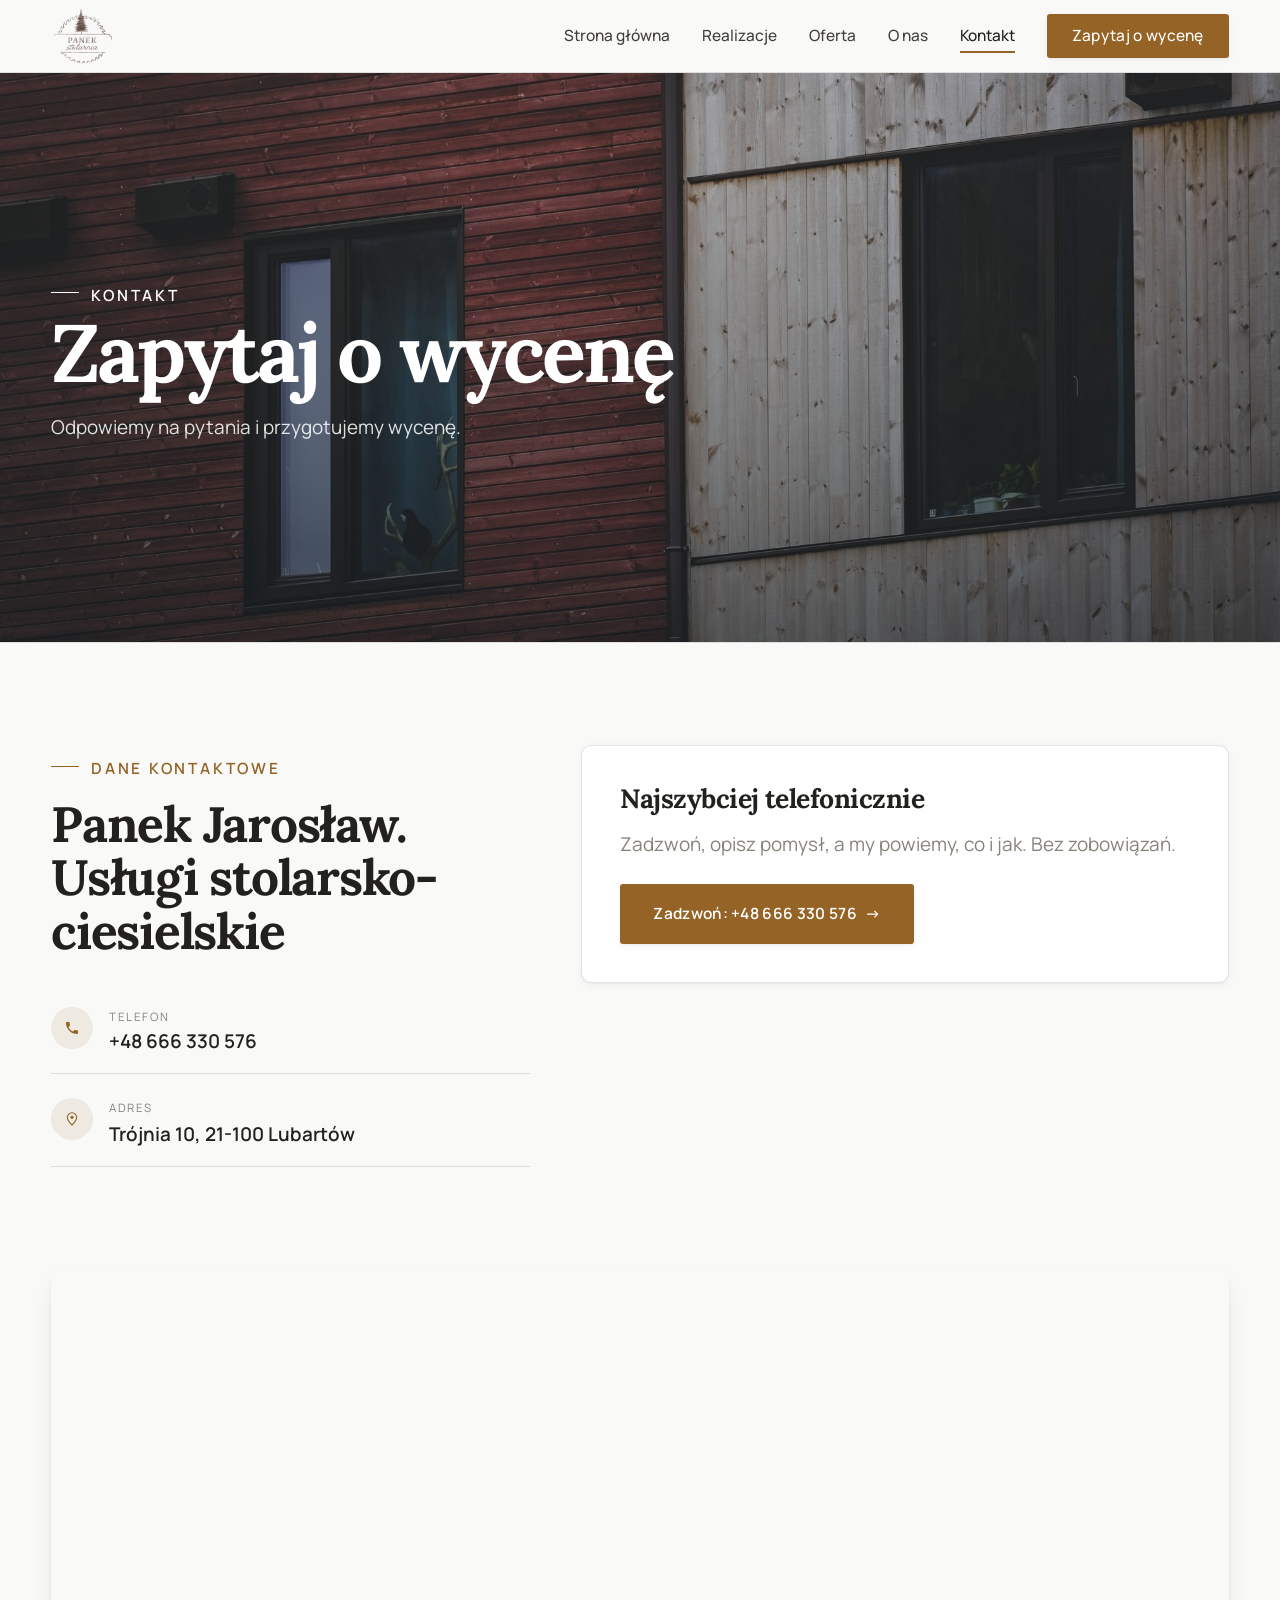
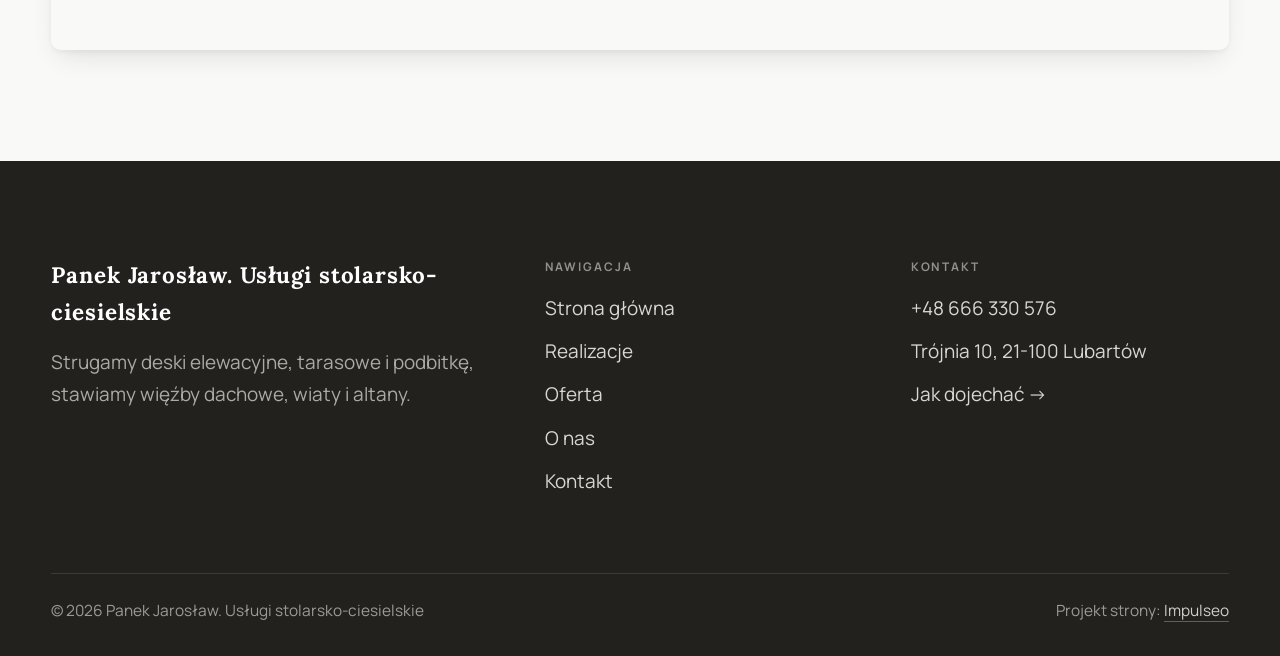
==== kontakt.html @ b4cfcb84 "Strona demo: panek-jaroslaw-uslugi-stolarsko-ciesielskie" ====
<!DOCTYPE html>
<html lang="pl">
<head>
<meta charset="UTF-8">
<meta name="viewport" content="width=device-width, initial-scale=1.0">
<title>Kontakt - Panek Jarosław. Usługi stolarsko-ciesielskie</title>
<meta name="description" content="Kontakt Panek Jarosław. Usługi stolarsko-ciesielskie - Trójnia 10, 21-100 Lubartów">
<link rel="preconnect" href="https://fonts.googleapis.com">
<link rel="preconnect" href="https://fonts.gstatic.com" crossorigin>
<link href="https://fonts.googleapis.com/css2?family=Lora:wght@500;600;700&family=Manrope:wght@400;500;600&display=swap" rel="stylesheet">
<link rel="stylesheet" href="assets/styles.css">
</head>
<body>

<header class="nav">
  <div class="wrap nav-inner">
    <a class="brand brand-has-logo" href="index.html"><img class="brand-logo" src="img/logo.png" alt="Panek Jarosław. Usługi stolarsko-ciesielskie"></a>
    <nav class="nav-links">
      <a href="index.html">Strona główna</a>
      <a href="realizacje.html">Realizacje</a>
      <a href="oferta.html">Oferta</a>
      <a href="o-nas.html">O nas</a>
      <a href="kontakt.html" class="active">Kontakt</a>
      <a href="kontakt.html" class="btn btn-accent">Zapytaj o wycenę</a>
    </nav>
    <button class="nav-toggle" aria-label="Menu"><span></span><span></span><span></span></button>
  </div>
</header>

<section class="pagehead">
  <img src="img/g11.jpg" alt="Panek Jarosław. Usługi stolarsko-ciesielskie - Zapytaj o wycenę">
  <div class="wrap">
    <span class="eyebrow">Kontakt</span>
    <h1>Zapytaj o wycenę</h1>
    <p>Odpowiemy na pytania i przygotujemy wycenę.</p>
  </div>
</section>
<section>
  <div class="wrap contact-grid">
    <div class="reveal">
      <span class="eyebrow">Dane kontaktowe</span>
      <h2 style="margin:var(--space-4) 0 var(--space-6)">Panek Jarosław. Usługi stolarsko-ciesielskie</h2>
      <div class="info-list">
        <div class="info-row"><div class="ic"><svg class="ico-tel" width="16" height="16" viewBox="0 0 24 24" fill="none" aria-hidden="true"><path d="M6.6 10.8a15.5 15.5 0 0 0 6.6 6.6l2.2-2.2a1 1 0 0 1 1-.24 11.4 11.4 0 0 0 3.6.58 1 1 0 0 1 1 1V20a1 1 0 0 1-1 1A17 17 0 0 1 3 4a1 1 0 0 1 1-1h3.5a1 1 0 0 1 1 1c0 1.25.2 2.46.58 3.6a1 1 0 0 1-.25 1l-2.23 2.2Z" fill="currentColor"/></svg></div><div><div class="lbl">Telefon</div><a class="val" href="tel:+48666330576">+48 666 330 576</a></div></div>
        <div class="info-row"><div class="ic"><svg class="ico-pin" width="16" height="16" viewBox="0 0 24 24" fill="none" aria-hidden="true"><path d="M12 21s7-6.1 7-11.5A7 7 0 0 0 5 9.5C5 14.9 12 21 12 21Z" stroke="currentColor" stroke-width="1.6" fill="none"/><circle cx="12" cy="9.5" r="2.4" fill="currentColor"/></svg></div><div><div class="lbl">Adres</div><div class="val">Trójnia 10, 21-100 Lubartów</div></div></div>
      </div>
    </div>
    <div class="reveal">
      <div class="form">
        <h3 style="margin-bottom:var(--space-4)">Najszybciej telefonicznie</h3>
        <p class="muted" style="margin-bottom:var(--space-5)">Zadzwoń, opisz pomysł, a my powiemy, co i jak. Bez zobowiązań.</p>
        <a href="tel:+48666330576" class="btn btn-accent" style="justify-content:center">Zadzwoń: +48 666 330 576 <span class="arr">→</span></a>
      </div>
    </div>
  </div>
</section>
<section style="padding-top:0">
  <div class="wrap reveal">
    <iframe class="map" title="Panek Jarosław. Usługi stolarsko-ciesielskie - Lubartów" src="https://maps.google.com/maps?q=Panek%20Jaros%C5%82aw.%20Us%C5%82ugi%20stolarsko-ciesielskie%20Lubart%C3%B3w&z=15&output=embed" loading="lazy" referrerpolicy="no-referrer-when-downgrade"></iframe>
  </div>
</section>

<footer>
  <div class="wrap">
    <div class="foot-grid">
      <div class="foot-brand">
        <div class="name">Panek Jarosław. Usługi stolarsko-ciesielskie</div>
        <p>Strugamy deski elewacyjne, tarasowe i podbitkę, stawiamy więźby dachowe, wiaty i altany.</p>
      </div>
      <div class="foot-col">
        <h4>Nawigacja</h4>
        <a href="index.html">Strona główna</a>
        <a href="realizacje.html">Realizacje</a>
        <a href="oferta.html">Oferta</a>
        <a href="o-nas.html">O nas</a>
        <a href="kontakt.html">Kontakt</a>
      </div>
      <div class="foot-col">
        <h4>Kontakt</h4>
        <a href="tel:+48666330576">+48 666 330 576</a>
        <p>Trójnia 10, 21-100 Lubartów</p>
        <a href="https://maps.google.com/?cid=8693520443144224559&g_mp=CiVnb29nbGUubWFwcy5wbGFjZXMudjEuUGxhY2VzLkdldFBsYWNlEAIYBCAA" target="_blank" rel="noopener">Jak dojechać →</a>
      </div>
    </div>
    <div class="foot-bot">
      <span>© 2026 Panek Jarosław. Usługi stolarsko-ciesielskie</span>
      <span>Projekt strony: <a class="foot-credit" href="https://impulseo.pl" target="_blank" rel="noopener">Impulseo</a></span>
    </div>
  </div>
</footer>


<script src="assets/main.js"></script>
</body>
</html>
---- assets/styles.css ----
/* ============================================================
   STOLBASZ — premium, architektoniczny B2B fit-out
   Jasna paleta, zero brązu. System wg premium-web-craft.
   Projekt strony: Impulseo (impulseo.pl)
   ============================================================ */

:root{
  /* PALETA — jasna, architektoniczna, chłodna */
  --paper:#F3F1EC;          /* główne tło */
  --paper-2:#E6E3DB;        /* sekcje alternatywne (chłodny jasny szary) */
  --paper-3:#E6E3DB;        /* delikatne wypełnienia */
  --ink:#23211E;            /* tekst główny — chłodny grafit */
  --ink-soft:#43403A;       /* nagłówki drugorzędne */
  --muted:#87837A;          /* tekst poboczny */
  --line:rgba(35,33,30,.12);/* hairline */
  --accent:#8A6B3C;         /* stonowany petrol-slate — jedyny akcent */
  --accent-d:#6E5430;
  --accent-soft:rgba(138,107,60,.10);
  --dark:#23211E;           /* sekcje ciemne (stopka/CTA) */

  /* ODSTĘPY — skala 4/8 */
  --space-1:4px; --space-2:8px; --space-3:12px; --space-4:16px; --space-5:24px;
  --space-6:32px; --space-7:48px; --space-8:64px; --space-9:96px; --space-10:128px;

  /* TYPOGRAFIA — fluid clamp() (skala podbita 16.07.2026: większe, czytelniejsze litery — uwaga Adama) */
  --text-sm:clamp(.9rem,.87rem + .12vw,1rem);
  --text-base:clamp(1.08rem,1.04rem + .18vw,1.2rem);
  --text-lg:clamp(1.24rem,1.15rem + .34vw,1.44rem);
  --text-h3:clamp(1.34rem,1.22rem + .55vw,1.66rem);
  --text-h2:clamp(2.1rem,1.66rem + 2.1vw,3.1rem);
  --text-h1:clamp(2.9rem,2.1rem + 4vw,5.1rem);

  /* PROMIENIE — architektoniczne, raczej ostre */
  --r-sm:3px; --r-md:6px; --r-lg:10px;

  /* RUCH */
  --ease:cubic-bezier(.25,.46,.45,.94); --dur:.24s;

  /* CIENIE — miękkie, warstwowe */
  --sh-sm:0 1px 2px rgba(16,24,32,.04), 0 2px 8px rgba(16,24,32,.05);
  --sh-md:0 2px 6px rgba(16,24,32,.05), 0 12px 28px -8px rgba(16,24,32,.12);
  --sh-lg:0 6px 14px rgba(16,24,32,.07), 0 26px 56px -18px rgba(16,24,32,.22);

  --hairline:1px solid var(--line);

  --font-display:'Lora',serif;
  --font-body:'Manrope',sans-serif;
}

*{box-sizing:border-box;margin:0;padding:0}
html{scroll-behavior:smooth}
body{
  font-family:var(--font-body);
  font-size:var(--text-base);
  line-height:1.65;
  color:var(--ink);
  background:var(--paper);
  -webkit-font-smoothing:antialiased;
  text-rendering:optimizeLegibility;
}
img{max-width:100%;display:block}
a{color:inherit;text-decoration:none}

.wrap{width:min(92%,1180px);margin-inline:auto}
section{padding-block:clamp(52px,6.5vw,96px)}

h1,h2,h3{font-family:var(--font-display);font-weight:700;line-height:1.08;letter-spacing:-.02em;color:var(--ink)}
h1{font-size:var(--text-h1);letter-spacing:-.035em}
h2{font-size:var(--text-h2);letter-spacing:-.025em}
h3{font-size:var(--text-h3)}
p{max-width:65ch}

.eyebrow{
  font-family:var(--font-body);
  font-size:var(--text-sm);
  font-weight:600;
  letter-spacing:.18em;
  text-transform:uppercase;
  color:var(--accent);
  display:inline-flex;align-items:center;gap:var(--space-3);
}
/* flex:none + margin-top = kreska trzyma się PIERWSZEJ linii. Wcześniej align-items:center
   centrowało ją względem całego bloku i przy zawinięciu (długi kicker typu
   „…WNĘTRZ · LESZNO · OD 2019") druga linia lądowała z brzydkim wcięciem. */
.eyebrow{align-items:flex-start}
.eyebrow>*,.eyebrow{text-wrap:balance}   /* dlugi kicker lamal sie na sierote typu samo „2019" w drugiej linii */
.eyebrow::before{content:"";width:28px;height:1px;background:var(--accent);display:inline-block;flex:none;margin-top:.62em}

.muted{color:var(--muted)}
.lead{font-size:var(--text-lg);line-height:1.55;color:var(--ink-soft);max-width:50ch}

/* ---------- BUTTONS ---------- */
.btn{
  display:inline-flex;align-items:center;gap:var(--space-2);
  font-weight:600;font-size:var(--text-sm);letter-spacing:.02em;
  padding:var(--space-4) var(--space-6);
  border-radius:var(--r-sm);
  transition:transform var(--dur) var(--ease),box-shadow var(--dur) var(--ease),background var(--dur) var(--ease);
  cursor:pointer;border:1px solid transparent;
}
.btn-accent{background:var(--accent);color:#fff;box-shadow:var(--sh-sm)}
.btn-accent:hover{background:var(--accent-d);transform:translateY(-2px);box-shadow:var(--sh-md)}
.btn-accent:active{transform:translateY(0);box-shadow:var(--sh-sm)}
.btn-ghost{background:transparent;color:var(--ink);border-color:var(--line)}
.btn-ghost:hover{border-color:var(--accent);color:var(--accent);transform:translateY(-2px)}
.btn-light{background:#fff;color:var(--ink);box-shadow:var(--sh-sm)}
.btn-light:hover{transform:translateY(-2px);box-shadow:var(--sh-md)}
.btn .arr{transition:transform var(--dur) var(--ease)}
.btn:hover .arr{transform:translateX(4px)}

/* ---------- NAV ---------- */
.nav{
  position:sticky;top:0;z-index:50;
  background:color-mix(in srgb,var(--paper) 88%,transparent);
  backdrop-filter:saturate(140%) blur(10px);
  border-bottom:var(--hairline);
}
.nav-inner{display:flex;align-items:center;justify-content:space-between;height:72px}
.brand{display:flex;flex-direction:column;line-height:1}
.brand .name{font-family:var(--font-display);font-weight:800;font-size:1.35rem;letter-spacing:.04em}
.brand .sub{font-size:.62rem;letter-spacing:.34em;text-transform:uppercase;color:var(--muted);margin-top:5px}
.nav-links{display:flex;align-items:center;gap:var(--space-6)}
.nav-links a{font-size:var(--text-sm);font-weight:500;color:var(--ink-soft);position:relative;padding-block:4px;transition:color var(--dur) var(--ease)}
.nav-links a::after{content:"";position:absolute;left:0;bottom:0;width:0;height:1.5px;background:var(--accent);transition:width var(--dur) var(--ease)}
.nav-links a:hover,.nav-links a.active{color:var(--ink)}
.nav-links a:hover::after,.nav-links a.active::after{width:100%}
.nav-links .btn{padding:var(--space-2) var(--space-5)}
/* przyciski w nav: właściwy kolor (przebij .nav-links a) + bez podkreślenia */
.nav-links a.btn-accent{color:#fff}
.nav-links a.btn-ghost,.nav-links a.btn-light{color:var(--ink)}
.nav-links a.btn::after{display:none}
.nav-toggle{display:none;background:none;border:none;cursor:pointer;flex-direction:column;gap:5px;padding:8px}
.nav-toggle span{width:24px;height:2px;background:var(--ink);transition:var(--dur)}

/* ---------- HERO (split) ---------- */
.hero{position:relative;overflow:hidden;border-bottom:var(--hairline)}
.hero-grid{display:grid;grid-template-columns:1.05fr .95fr;gap:clamp(24px,4vw,60px);align-items:center;
  padding-block:clamp(36px,4.5vw,64px)}
.hero-copy .eyebrow{margin-bottom:var(--space-5)}
.hero-copy h1{margin-bottom:var(--space-5)}
.hero-copy .lead{margin-bottom:var(--space-7)}
.hero-actions{display:flex;flex-wrap:wrap;gap:var(--space-4)}
.hero-art{position:relative;aspect-ratio:4/3;border-radius:var(--r-lg);overflow:hidden;box-shadow:var(--sh-lg)}
.hero-art img{width:100%;height:100%;object-fit:cover}
.hero-art::after{content:"";position:absolute;inset:0;background:linear-gradient(180deg,transparent 55%,rgba(18,24,28,.28))}
.hero-badge{position:absolute;left:var(--space-5);bottom:var(--space-5);z-index:2;
  background:rgba(252,252,251,.94);backdrop-filter:blur(4px);
  border-radius:var(--r-md);padding:var(--space-4) var(--space-5);box-shadow:var(--sh-md);max-width:78%}
.hero-badge strong{display:block;font-family:var(--font-display);font-size:1rem;letter-spacing:-.01em}
.hero-badge span{font-size:var(--text-sm);color:var(--muted)}

/* ---------- HERO duży / kinowy (strona główna) ---------- */
.hero-cine{position:relative;min-height:clamp(560px,82vh,840px);min-height:clamp(560px,82svh,840px);display:flex;align-items:center;overflow:hidden;border-bottom:var(--hairline)}
.hero-cine>img{position:absolute;inset:0;width:100%;height:100%;object-fit:cover;z-index:0}
.hero-cine::after{content:"";position:absolute;inset:0;z-index:1;
  background:linear-gradient(95deg,rgba(13,18,23,.86) 0%,rgba(13,18,23,.64) 32%,rgba(13,18,23,.24) 62%,rgba(13,18,23,.04) 100%)}
.hero-cine .wrap{position:relative;z-index:2;padding-block:var(--space-8)}
.hero-cine .hero-copy{max-width:660px}
.hero-cine .eyebrow{color:#fff;margin-bottom:var(--space-5)}
.hero-cine .eyebrow::before{background:#fff}
.hero-cine h1{color:#fff;margin-bottom:var(--space-5);font-size:clamp(2.9rem,2rem + 4.4vw,5.2rem);text-wrap:balance}
.hero-cine .lead{color:rgba(255,255,255,.92);max-width:48ch;margin-bottom:var(--space-7)}
.hero-cine .hero-actions{display:flex;flex-wrap:wrap;gap:var(--space-4)}
/* NISKIE OKNO (laptop z dokiem i paskami przeglądarki ma ~700-780 px wysokości widoku):
   H1 do 5.2rem + długi lead nie mieściły się i przyciski wypadały POD krawędź ekranu -
   klient widział stronę bez ani jednego CTA. Skalujemy w dół, zamiast przycinać treść. */
@media(min-width:821px) and (max-height:820px){
  .hero-cine{min-height:clamp(520px,94svh,780px)}
  .hero-cine .wrap{padding-block:var(--space-6)}
  .hero-cine h1{font-size:clamp(2.2rem,1.5rem + 2.6vw,3.6rem);margin-bottom:var(--space-4)}
  .hero-cine .eyebrow{margin-bottom:var(--space-4)}
  .hero-cine .lead{margin-bottom:var(--space-5);max-width:44ch}
}
@media(max-width:680px){
  .hero-cine{min-height:clamp(520px,76vh,640px);min-height:clamp(520px,76svh,640px);align-items:flex-end}
  .hero-cine::after{background:linear-gradient(0deg,rgba(13,18,23,.9) 6%,rgba(13,18,23,.45) 55%,rgba(13,18,23,.25) 100%)}
  .hero-cine .wrap{padding-bottom:var(--space-9)}
  /* TELEFON (~90% oglądających): lead potrafił zająć 8 linii i zepchnąć CTA poza pierwszy ekran.
     Zwężamy interlinię i skalę - treści nie ucinamy, bo to ona sprzedaje. */
  .hero-cine .lead{font-size:.98rem;line-height:1.5;margin-bottom:var(--space-5)}
  .hero-cine .eyebrow{font-size:.72rem;letter-spacing:.13em;margin-bottom:var(--space-4)}
  .hero-cine .eyebrow::before{width:20px}
  .hero-cine h1{margin-bottom:var(--space-4)}
}

/* full-bleed hero variant (podstrony) */
.pagehead{position:relative;min-height:46vh;min-height:46svh;display:flex;align-items:flex-end;overflow:hidden;border-bottom:var(--hairline)}
.pagehead img{position:absolute;inset:0;width:100%;height:100%;object-fit:cover}
.pagehead::after{content:"";position:absolute;inset:0;background:linear-gradient(180deg,rgba(18,24,28,.25),rgba(18,24,28,.62))}
.pagehead .wrap{position:relative;z-index:2;padding-block:var(--space-9);color:#fff}
.pagehead h1{color:#fff;max-width:18ch}
.pagehead .eyebrow{color:#fff}
.pagehead .eyebrow::before{background:#fff}
.pagehead p{color:rgba(255,255,255,.86);margin-top:var(--space-4);max-width:54ch}

/* ---------- STRIP (pasek skrótów / liczby) ---------- */
.strip{background:var(--dark);color:#fff}
.strip .wrap{display:grid;grid-template-columns:repeat(4,1fr);gap:var(--space-6);padding-block:var(--space-8)}
.strip .item .k{font-family:var(--font-display);font-size:clamp(1.6rem,1.2rem + 1.4vw,2.4rem);font-weight:800;letter-spacing:-.02em;color:#fff}
.strip .item .v{font-size:var(--text-sm);color:rgba(255,255,255,.66);margin-top:var(--space-2);line-height:1.45}
.strip .item{border-left:2px solid var(--accent);padding-left:var(--space-5)}

/* ---------- SECTION HEAD ---------- */
.head{max-width:48rem;margin-bottom:var(--space-8)}
.head.center{margin-inline:auto;text-align:center}
.head .eyebrow{margin-bottom:var(--space-4)}
.head h2{margin-bottom:var(--space-4)}
.head p{color:var(--muted);font-size:var(--text-lg);line-height:1.55}
.head.center p{margin-inline:auto}

/* ---------- INTRO SPLIT ---------- */
.split{display:grid;grid-template-columns:.92fr 1.08fr;gap:clamp(28px,5vw,80px);align-items:center}
.split.rev{grid-template-columns:1.08fr .92fr}
.split.rev .split-art{order:-1}
.split-art{position:relative;aspect-ratio:5/4;border-radius:var(--r-lg);overflow:hidden;box-shadow:var(--sh-lg)}
.split-art img{width:100%;height:100%;object-fit:cover}
.split-copy h2{margin-bottom:var(--space-5)}
.split-copy p+p{margin-top:var(--space-4)}
.split-copy .btn{margin-top:var(--space-6)}

/* ---------- SERVICES (zakres) ---------- */
.svc-grid{display:grid;grid-template-columns:repeat(auto-fit,minmax(280px,1fr));gap:var(--space-5)}
.svc{background:#fff;border:var(--hairline);border-radius:var(--r-md);padding:var(--space-7) var(--space-6);
  transition:transform var(--dur) var(--ease),box-shadow var(--dur) var(--ease),border-color var(--dur) var(--ease);
  position:relative;overflow:hidden}
.svc::before{content:"";position:absolute;left:0;top:0;width:3px;height:0;background:var(--accent);transition:height var(--dur) var(--ease)}
.svc:hover{transform:translateY(-4px);box-shadow:var(--sh-md);border-color:transparent}
.svc:hover::before{height:100%}
.svc .ic{font-family:var(--font-display);font-size:.8rem;font-weight:700;letter-spacing:.12em;color:var(--accent);margin-bottom:var(--space-4)}
.svc h3{margin-bottom:var(--space-3);font-size:1.22rem}
.svc p{color:var(--muted);font-size:var(--text-base);line-height:1.6}

/* big detailed service rows */
.svc-row{display:grid;grid-template-columns:.8fr 1.2fr;gap:clamp(20px,4vw,60px);align-items:center;padding-block:var(--space-8)}
.svc-row+.svc-row{border-top:var(--hairline)}
.svc-row.rev{grid-template-columns:1.2fr .8fr}
/* Naprzemienny układ wierszy oferty: co drugi wiersz ma zdjęcie po PRAWEJ.
   Było `order:-1` — martwy kod, bo zdjęcie i tak jest pierwszym dzieckiem w HTML,
   więc wszystkie wiersze wyglądały identycznie (zdjęcie zawsze z lewej), a `rev`
   zmieniało tylko szerokość kolumn. Znalezione 29.07.2026 przy różnicowaniu kierunków
   animacji (pomiar pozycji: art.mid 390/502 przy row.mid 756 — zawsze lewa strona). */
.svc-row.rev .svc-row-art{order:2}
.svc-row-art{aspect-ratio:4/3;border-radius:var(--r-md);overflow:hidden;box-shadow:var(--sh-md)}
.svc-row-art img{width:100%;height:100%;object-fit:cover}
.svc-row h3{font-size:1.5rem;margin-bottom:var(--space-4)}
.svc-row .num{font-family:var(--font-display);font-size:.85rem;font-weight:700;letter-spacing:.14em;color:var(--accent);display:block;margin-bottom:var(--space-3)}
.svc-row ul{list-style:none;margin-top:var(--space-4);display:flex;flex-direction:column;gap:var(--space-2)}
.svc-row li{position:relative;padding-left:var(--space-5);color:var(--muted);font-size:var(--text-base)}
.svc-row li::before{content:"";position:absolute;left:0;top:.62em;width:8px;height:1px;background:var(--accent)}

/* ---------- GALLERY (realizacje) ---------- */
.gallery{display:grid;grid-template-columns:repeat(12,1fr);gap:var(--space-4);grid-auto-rows:200px}
/* GALERIA MASONRY — pionowe zdjęcia (portrety beauty/wellness) bez przycinania: kolumny, height auto */
.gallery-masonry{column-count:3;column-gap:var(--space-4)}
@media(max-width:900px){.gallery-masonry{column-count:2}}
@media(max-width:560px){.gallery-masonry{column-count:1}}
.gallery-masonry .m-tile{break-inside:avoid;margin:0 0 var(--space-4);padding:0;position:relative;overflow:hidden;border-radius:var(--r-md);border:1px solid var(--line)}
.gallery-masonry .m-tile img{width:100%;height:auto;display:block}
.gallery-masonry .m-tile .cap{position:absolute;left:0;right:0;bottom:0;padding:var(--space-4);color:#fff;background:linear-gradient(0deg,rgba(0,0,0,.55),transparent);font-size:var(--text-sm)}
.gallery-masonry .m-tile .cap small{display:block;font-weight:400;opacity:.78;letter-spacing:.04em;text-transform:uppercase;font-size:.66rem;margin-top:3px}
.tile{position:relative;overflow:hidden;border-radius:var(--r-md);box-shadow:var(--sh-sm);
  transition:transform var(--dur) var(--ease),box-shadow var(--dur) var(--ease)}
.tile img{width:100%;height:100%;object-fit:cover;transition:transform .6s var(--ease)}
.tile:hover{box-shadow:var(--sh-md)}
.tile:hover img{transform:scale(1.05)}
.tile .cap{position:absolute;left:0;right:0;bottom:0;padding:var(--space-5) var(--space-4) var(--space-4);
  background:linear-gradient(transparent,rgba(18,24,28,.78));color:#fff;
  font-size:var(--text-sm);font-weight:600;letter-spacing:.01em;
  opacity:0;transform:translateY(8px);transition:var(--dur) var(--ease)}
.tile:hover .cap{opacity:1;transform:translateY(0)}
.tile .cap small{display:block;font-weight:400;opacity:.78;letter-spacing:.04em;text-transform:uppercase;font-size:.66rem;margin-top:3px}
/* bento spans */
.t-wide{grid-column:span 6}
.t-tall{grid-column:span 6;grid-row:span 2}
.t-std{grid-column:span 6}
.t-third{grid-column:span 4}
.t-two3{grid-column:span 8}

/* ---------- TRUST / WIARYGODNOŚĆ ---------- */
.trust{background:var(--paper-2)}
.trust-grid{display:grid;grid-template-columns:repeat(auto-fit,minmax(240px,1fr));gap:var(--space-5);margin-top:var(--space-7)}
.trust-card{background:#fff;border-radius:var(--r-md);padding:var(--space-7) var(--space-6);box-shadow:var(--sh-sm);border-top:3px solid var(--accent)}
.trust-card .big{font-family:var(--font-display);font-size:clamp(1.8rem,1.3rem + 1.6vw,2.6rem);font-weight:800;letter-spacing:-.02em;color:var(--ink);line-height:1}
.trust-card h3{font-size:1.12rem;margin:var(--space-3) 0 var(--space-2)}
.trust-card p{color:var(--muted);font-size:var(--text-base);line-height:1.55}

/* ---------- CTA band ---------- */
.cta{background:var(--dark);color:#fff;position:relative;overflow:hidden}
.cta .wrap{display:grid;grid-template-columns:1.4fr .6fr;gap:var(--space-7);align-items:center;position:relative;z-index:2}
.cta h2{color:#fff;max-width:20ch}
.cta p{color:rgba(255,255,255,.74);margin-top:var(--space-4)}
.cta-actions{display:flex;flex-direction:column;gap:var(--space-3);align-items:flex-start}
.cta::before{content:"";position:absolute;right:-80px;top:-80px;width:360px;height:360px;border-radius:50%;
  background:radial-gradient(circle,var(--accent-soft),transparent 70%)}

/* ---------- CONTACT ---------- */
.contact-grid{display:grid;grid-template-columns:.85fr 1.15fr;gap:clamp(28px,4vw,56px);align-items:start}
.info-list{display:flex;flex-direction:column;gap:var(--space-2)}
.info-row{display:flex;gap:var(--space-4);align-items:flex-start;padding-block:var(--space-4);border-bottom:var(--hairline)}
.info-row .ic{flex:none;width:42px;height:42px;display:grid;place-items:center;border-radius:50%;
  background:var(--accent-soft);color:var(--accent);font-size:1.05rem}
.info-row .lbl{font-size:.72rem;letter-spacing:.14em;text-transform:uppercase;color:var(--muted)}
.info-row .val{font-weight:600;font-size:var(--text-base);margin-top:2px}
.info-row a.val:hover{color:var(--accent)}
.map{border:none;border-radius:var(--r-lg);box-shadow:var(--sh-md);width:100%;height:100%;min-height:380px;filter:grayscale(.2) contrast(1.02)}
.form{background:#fff;border:var(--hairline);border-radius:var(--r-lg);padding:clamp(24px,3vw,40px);box-shadow:var(--sh-sm)}
.form .fld{margin-bottom:var(--space-5)}
.form label{display:block;font-size:var(--text-sm);font-weight:600;margin-bottom:var(--space-2)}
.form input,.form textarea{width:100%;font-family:inherit;font-size:var(--text-base);color:var(--ink);
  padding:var(--space-4);border:var(--hairline);border-radius:var(--r-sm);background:var(--paper);transition:border-color var(--dur)}
.form input:focus,.form textarea:focus{outline:none;border-color:var(--accent);background:#fff}
.form textarea{resize:vertical;min-height:120px}
.form .note{font-size:var(--text-sm);color:var(--muted);margin-top:var(--space-3)}

/* ---------- FOOTER ---------- */
footer{background:var(--dark);color:#fff;padding-block:var(--space-9) var(--space-6)}
.foot-grid{display:grid;grid-template-columns:1.4fr 1fr 1fr;gap:var(--space-7);margin-bottom:var(--space-8)}
.foot-brand .name{font-family:var(--font-display);font-weight:800;font-size:1.4rem;letter-spacing:.04em}
.foot-brand p{color:rgba(255,255,255,.62);margin-top:var(--space-4);font-size:var(--text-base);max-width:38ch}
.foot-col h4{font-size:.74rem;letter-spacing:.16em;text-transform:uppercase;color:rgba(255,255,255,.5);margin-bottom:var(--space-4)}
.foot-col a,.foot-col p{display:block;color:rgba(255,255,255,.82);font-size:var(--text-base);margin-bottom:var(--space-3)}
.foot-col a:hover{color:#fff}
.foot-bot{border-top:1px solid rgba(255,255,255,.12);padding-top:var(--space-5);display:flex;justify-content:space-between;flex-wrap:wrap;gap:var(--space-3);
  font-size:var(--text-sm);color:rgba(255,255,255,.55)}
.foot-bot a:hover{color:#fff}
/* Podpis w stopce = klikalny link do impulseo.pl (31.07.2026). Ma być WIDOCZNIE klikalny,
   ale nie krzyczeć - stąd sam kolor jaśniejszy + delikatne podkreślenie na najeździe. */
.foot-bot a.foot-credit{color:rgba(255,255,255,.78);text-decoration:none;border-bottom:1px solid rgba(255,255,255,.28)}
.foot-bot a.foot-credit:hover{color:#fff;border-bottom-color:#fff}

/* ---------- REVEAL ---------- */
.reveal{opacity:0;transform:translateY(22px);transition:opacity .6s var(--ease),transform .6s var(--ease)}
.reveal.in{opacity:1;transform:none}

/* ---------- RESPONSIVE ---------- */
@media(max-width:920px){
  .hero-grid,.split,.split.rev,.svc-row,.svc-row.rev,.cta .wrap,.contact-grid,.foot-grid{grid-template-columns:1fr}
  .split.rev .split-art,.svc-row.rev .svc-row-art{order:0}
  .hero-art{aspect-ratio:16/10;max-height:420px}
  .strip .wrap{grid-template-columns:repeat(2,1fr);gap:var(--space-7)}
  .gallery{grid-auto-rows:180px}
  .t-wide,.t-tall,.t-std,.t-third,.t-two3{grid-column:span 6}
  .t-tall{grid-row:span 1}
  .cta-actions{flex-direction:row;flex-wrap:wrap}
  .foot-grid{gap:var(--space-6)}
}
@media(max-width:680px){
  .nav-links{position:fixed;inset:72px 0 auto 0;background:var(--paper);flex-direction:column;align-items:stretch;
    gap:0;padding:var(--space-4) 6%;border-bottom:var(--hairline);box-shadow:var(--sh-md);
    transform:translateY(-120%);transition:transform var(--dur) var(--ease)}
  .nav-links.open{transform:translateY(0)}
  .nav-links a{padding-block:var(--space-4);border-bottom:var(--hairline)}
  .nav-links .btn{margin-top:var(--space-3);justify-content:center}
  .nav-toggle{display:flex}
  .strip .wrap{grid-template-columns:1fr}
  .gallery{grid-template-columns:repeat(6,1fr)}
  .foot-grid{grid-template-columns:1fr}
}
@media(prefers-reduced-motion:reduce){
  *{animation-duration:.01ms!important;transition:none!important}
  .reveal{opacity:1!important;transform:none!important}
  html{scroll-behavior:auto}
}

/* ============================================================
   PREMIUM LAYER — destylat deep-researchu branż (anty-AI, spokój).
   Zmienne STOLBASZ (--accent/--ink/--paper/--line/--dark). Ruch ledwo
   zauważalny, krzywa cubic-bezier(.16,.84,.44,1); prefers-reduced-motion
   pokryte blanketem wyżej. Karty hairline zamiast cieni = #1 sygnał „nie-AI".
   ============================================================ */

/* więcej oddechu między sekcjami (liderzy: 110-130px) */
section{padding-block:clamp(64px,8vw,128px)}

/* 1) Aksamitny reveal — dłuższa, miękka krzywa zamiast „skoku" */
.reveal{transition:opacity .9s cubic-bezier(.16,.84,.44,1),transform .9s cubic-bezier(.16,.84,.44,1);will-change:opacity,transform}
/* stagger TYLKO w galerii (tam pozycja = porządek dzieci) */
.gallery .reveal:nth-child(2){transition-delay:.07s}
.gallery .reveal:nth-child(3){transition-delay:.14s}
.gallery .reveal:nth-child(4){transition-delay:.21s}
.gallery .reveal:nth-child(5){transition-delay:.28s}
.gallery .reveal:nth-child(6){transition-delay:.35s}

/* 2) Hero STATYCZNY na .hero-cine — Ken Burns CAŁKIEM WYŁĄCZONY 26.06 (3. zgłoszenie Szymona).
   GENEZA: animowanie scale na <img> hero z teksturami (cegły/framugi) re-samplinguje obraz
   klatka po klatce → na części ekranów drobne drganie/shimmer = „heroshot się trzęsie".
   translateY usunięto wcześniej, scale-only + will-change/GPU NIE wystarczyły do GWARANCJI gładkości.
   Krzysztof zażądał pewności („make sure, że błąd się nie pojawi") > efekt. Zero animacji = 0% drgania.
   Delikatny zoom zostaje TYLKO w pełnoekranowych hero gastro/studio (hg-bg/hs-bg — tło, inny
   mechanizm, chwalone, nigdy nie zgłaszane). NIE wracać do KB na .hero-cine bez realnego testu
   na sprzęcie klienta — to ryzyko regresji „trzęsienia”. */
/* BEZPIECZNY "wow" na hero = jednorazowy FADE-IN (opacity), nie zoom.
   opacity nie dotyka bitmapy → gładkie na KAŻDYM zdjęciu/ekranie/GPU, zero ryzyka migotania.
   Geometryczny ruch (scale/translate) na .hero-cine jest ZAKAZANY (bramka pilnuje). */
@keyframes heroFade{from{opacity:0}to{opacity:1}}
.hero-cine>img{transform:none;animation:heroFade 1.1s ease-out both}

/* 3) Akcentowy hairline pod nagłówkiem sekcji, który „rysuje się" przy wejściu */
.head h2{position:relative;padding-bottom:18px}
.head h2::after{content:"";position:absolute;left:0;bottom:0;height:1px;width:0;background:var(--accent);transition:width 1s cubic-bezier(.16,.84,.44,1) .15s}
.head.center h2::after{left:50%;transform:translateX(-50%)}
.head.reveal.in h2::after,.head.center.reveal.in h2::after{width:54px}

/* 4) Karty HAIRLINE zamiast cieni/zaokrągleń (najmocniejszy anty-AI detal) */
.svc{background:transparent;border:1px solid var(--line);border-radius:var(--r-sm);box-shadow:none}
.svc:hover{box-shadow:none;border-color:var(--accent);transform:translateY(-3px)}
.trust-card{background:transparent;box-shadow:none;border:1px solid var(--line);border-top:2px solid var(--accent);border-radius:var(--r-sm)}
.tile{box-shadow:none;border-radius:var(--r-sm)}
.tile:hover{box-shadow:none}

/* 5) Sticky-nav kondensuje się po przewinięciu (sygnał dopracowania) */
.nav{transition:box-shadow .4s ease,background .4s ease}
.nav.is-stuck{box-shadow:0 1px 0 var(--line),0 14px 30px -24px rgba(0,0,0,.45)}
.nav-inner{transition:height .35s var(--ease)}
.nav.is-stuck .nav-inner{height:60px}

/* 6) MANIFESTO — pełnoekranowy cytat-bohater (zastępuje generyczne „Dlaczego my") */
.manifesto{background:var(--paper-2);text-align:center}
.manifesto .wrap{max-width:60rem}
.manifesto p{font-family:var(--font-display);font-style:italic;font-size:clamp(1.6rem,1rem + 2.4vw,2.8rem);line-height:1.32;color:var(--ink-soft);margin-inline:auto;max-width:26ch;position:relative;padding-top:var(--space-8)}
.manifesto p::before{content:"";position:absolute;top:0;left:50%;transform:translateX(-50%);width:54px;height:1px;background:var(--accent)}
.manifesto p span{color:var(--accent);font-style:italic}

/* 7) GATEWAYS — 3 duże bramy-zdjęcia (zamiast paska menu usług) */
.gateways{display:grid;grid-template-columns:repeat(3,1fr);gap:var(--space-4)}
.gateway{position:relative;aspect-ratio:3/4;overflow:hidden;border-radius:var(--r-sm);display:block}
.gateway img{width:100%;height:100%;object-fit:cover;transition:transform .8s var(--ease),filter .5s var(--ease)}
.gateway::after{content:"";position:absolute;inset:0;background:linear-gradient(180deg,transparent 38%,rgba(18,24,28,.74))}
.gateway:hover img{transform:scale(1.05);filter:brightness(1.05)}
.gateway .g-ttl{position:absolute;left:0;right:0;bottom:0;z-index:2;padding:var(--space-6) var(--space-5);color:#fff;font-family:var(--font-display);font-size:1.45rem;letter-spacing:-.01em;line-height:1.15}
.gateway .g-ttl small{display:block;font-family:var(--font-body);font-size:var(--text-sm);font-weight:400;opacity:.82;letter-spacing:.03em;margin-top:5px}
@media(max-width:760px){.gateways{grid-template-columns:1fr}.gateway{aspect-ratio:16/10}}

/* 8) LOGO klienta w nagłówku (gdy podane --logo) */
/* 52px domyślnie (feedback Bartka 06.07.2026: 40px ginęło, uwaga padła 3x; ~56px sprawdzone na żywym demie anna-borowiec-makeup) */
.brand-logo{height:64px;width:auto;max-width:300px;object-fit:contain;display:block}
.nav.is-stuck .brand-logo{height:52px}
@media(max-width:680px){.brand-logo{height:46px;max-width:210px}}


/* === RWD: nagłówki na wąskich ekranach (dodane 17.07.2026 razem z fixem clamp) ===
   Po przywróceniu działania clamp() dolna granica --text-h1 (2.9rem) rozpychała
   dokument przy długich polskich słowach na telefonach. Tu ją zjeżdżamy. */
@media (max-width:560px){
  :root{
    --text-h1:clamp(1.9rem, 1.15rem + 4.4vw, 2.7rem);
    --text-h2:clamp(1.5rem, 1rem + 3vw, 2.1rem);
  }
  .hero-cine h1{font-size:clamp(1.9rem, 1.15rem + 4.4vw, 2.7rem)}
  h1,h2{overflow-wrap:break-word}
}

/* GODZINY (godziny_grid z briefu) — dzień po lewej, godziny po prawej. Wcześniej BRAK stylu
   powodował sklejenie "Poniedziałek-Piątek8:00-20:00" (dodane 2026-07-21). Neutralne dla dem bez grafiku. */
.godz{display:flex;flex-direction:column;gap:2px;max-width:440px;margin-top:8px}
.godz-row{display:flex;justify-content:space-between;align-items:baseline;gap:24px;padding:10px 0;border-bottom:1px solid var(--line)}
.godz-row:last-child{border-bottom:0}
.godz-row b{font-weight:600;color:var(--ink)}
.godz-row span{color:var(--muted);white-space:nowrap}

/* === MOTION LAYER v2 (silnik) === */
/* ============================================================
   MOTION LAYER v2 — warstwa RUCHU wspólna dla wszystkich rodzin (2026-07-26)
   ------------------------------------------------------------
   PO CO: dema były technicznie poprawne, ale statyczne („za mało efektowne",
   K. 26.07). Ta warstwa dokłada to, co dziś odróżnia stronę premium od
   porządnej: maskowane wejście nagłówków, zdjęcia odsłaniane kurtyną + zoom-out,
   parallax sterowany scrollem (CSS scroll-driven, zero JS w pętli scrolla),
   płynne przejścia MIĘDZY podstronami (View Transitions), stagger siatek.

   ZASADY BEZPIECZEŃSTWA (wynikają z realnych wpadek — NIE łamać):
   1. ⛔ ZERO ruchu geometrycznego na `.hero-cine>img` — skalowanie teksturowanej
      bitmapy = shimmer („heroshot się trzęsie", 3x Szymon). Hero rusza się TYLKO
      tekstem i tylko raz. Bramka predeploy tego pilnuje.
   2. Stan początkowy (ukrycie) ustawia ZAWSZE JavaScript przez klasę `.mt-on`
      na <html>. Bez JS / przy błędzie JS strona wygląda dokładnie jak przed tą
      warstwą — nigdy pusty ekran (wpadka Zmalovane 29.06).
   3. Używamy osobnych właściwości `scale:` / `translate:` zamiast `transform:` —
      dzięki temu wejście NIE kasuje istniejących hoverów (które jadą na transform).
   4. Każdy efekt „drogi" (parallax) tylko desktop + tylko gdy przeglądarka umie
      scroll-driven animations. Mobile dostaje sam fade/mask (bateria, jank).
   5. prefers-reduced-motion wyłącza wszystko (blanket w base.css + własne guardy).
   ============================================================ */

:root{
  --mt-ease:cubic-bezier(.16,.84,.44,1);
  --mt-step:70ms;          /* odstęp między kolejnymi elementami siatki */
}

/* ---------- 1) STAGGER — kolejne elementy siatki wchodzą po sobie ----------
   JS ustawia --i (numer w grupie). Podbita specyficzność (:nth-child(n)) bije
   sztywne delaye galerii z base.css, nie ruszając tamtego pliku. */
.reveal{transition-delay:calc(var(--i,0) * var(--mt-step))}
.gallery .reveal:nth-child(n),
.gateways .reveal:nth-child(n),
.svc-grid .reveal:nth-child(n){transition-delay:calc(var(--i,0) * var(--mt-step))}

/* dłuższy, bardziej „aksamitny" dojazd + delikatny zoom-out całej karty */
.mt-on .reveal{transition-duration:1s,1s}

/* ---------- 2) NAGŁÓWKI — wjazd linia po linii zza maski ----------
   JS dzieli tekst na realne linie (po pomiarze) i owija w .mt-line>i.
   Efekt „szuflady": litery wjeżdżają z dołu, obcięte krawędzią linii. */
/* 27.07.2026: zapas .08em był za mały - JS mierzy linie ZANIM doładuje się webfont, więc po
   podmianie fontu tekst rośnie i maska ucina dolną część linii (na telefonie widać było ucięte
   „pomiaru po montaż." nachodzące na akapit). Większy zapas + maska znika po wjeździe,
   bo wtedy nie jest już do niczego potrzebna. */
.mt-lines .mt-line{display:block;overflow:hidden;padding-bottom:.2em;margin-bottom:-.2em}
.mt-lines.mt-in .mt-line{animation:mt-unmask 0s linear 1.4s forwards}
@keyframes mt-unmask{to{overflow:visible}}
.mt-lines .mt-line > i{
  display:block;font-style:inherit;
  translate:0 108%;
  transition:translate 1.05s var(--mt-ease) var(--mt-d,0s);
}
.mt-lines.mt-in .mt-line > i{translate:0 0}

/* wariant awaryjny (nagłówek ma zagnieżdżony markup → nie dzielimy na linie) */
.mt-fade{opacity:0;translate:0 18px;transition:opacity .9s var(--mt-ease) var(--mt-d,0s),translate .9s var(--mt-ease) var(--mt-d,0s)}
.mt-fade.mt-in{opacity:1;translate:0 0}

/* ---------- 3) ZDJĘCIA — odsłanianie „kurtyną" + zoom-out do naturalnej skali ----
   clip-path jedzie od dołu do góry, jednocześnie obraz schodzi z 1.10 do 1.
   Uwaga: `scale:` (nie transform) → hover .tile:hover img{transform:scale(1.05)}
   nadal działa i nie kłóci się z wejściem. */
.mt-on .mt-ph > img,
.mt-on .mt-ph > picture > img{
  clip-path:inset(0 0 100% 0);
  scale:1.10;
  transition:clip-path 1.15s var(--mt-ease) var(--mt-d,0s),
             scale 1.6s var(--mt-ease) var(--mt-d,0s);
}
.mt-on .mt-ph.in > img,
.mt-on .in .mt-ph > img,
.mt-on .mt-ph.mt-in > img,
.mt-on .mt-ph.in > picture > img,
.mt-on .in .mt-ph > picture > img{clip-path:inset(0 0 0 0);scale:1}

/* ---------- 3b) KIERUNEK KURTYNY — RÓŻNICOWANY (29.07.2026, pomysł K.) ----------
   Było: KAŻDE zdjęcie na stronie odsłaniało się identycznie, z góry w dół. Przy 15 zdjęciach
   ten sam ruch 15 razy czyta się jak szablon.

   Research (Emil Kowalski „The Magic of Clip Path" + praktyka scroll-reveal):
   reveal ma być ODSŁONIĘCIEM treści, nie ozdobą — więc kierunek nie może być losowy.
   Losowanie przy każdym wejściu sprawia, że ta sama sekcja zachowuje się inaczej po powrocie
   i strona robi się nerwowa. Dlatego kierunek wynika Z UKŁADU (deterministycznie):

   • zdjęcie OBOK TEKSTU (split/oferta)  → kurtyna pozioma, jedzie OD STRONY TEKSTU ku zdjęciu:
     oko już tam wędruje, więc ruch kontynuuje czytanie zamiast z nim walczyć;
   • KAFLE W SIATCE  → lustrzanie: lewa kolumna odsłania się od lewej, prawa od prawej,
     środek pionowo. Siatka „otwiera się" na zewnątrz, zamiast 6 razy powtórzyć ten sam gest;
   • pojedyncze zdjęcie w treści → pionowo (zgodnie z kierunkiem przewijania).

   Jedna scena = jeden spójny system, nigdy 4 różne kierunki obok siebie.
   Technicznie: tylko clip-path + scale (kompozytor, bez layoutu), ten sam czas i easing
   co dotąd — zmienia się WYŁĄCZNIE oś. */
.mt-on .mt-ph[data-dir="right"] > img,
.mt-on .mt-ph[data-dir="right"] > picture > img{clip-path:inset(0 100% 0 0)}   /* widać najpierw lewą krawędź */
.mt-on .mt-ph[data-dir="left"] > img,
.mt-on .mt-ph[data-dir="left"] > picture > img{clip-path:inset(0 0 0 100%)}    /* widać najpierw prawą krawędź */
.mt-on .mt-ph[data-dir="up"] > img,
.mt-on .mt-ph[data-dir="up"] > picture > img{clip-path:inset(100% 0 0 0)}      /* wychodzi z dołu do góry */
.mt-on .mt-ph[data-dir] .in > img,
.mt-on .mt-ph[data-dir].in > img,
.mt-on .in .mt-ph[data-dir] > img,
.mt-on .mt-ph[data-dir].mt-in > img,
.mt-on .mt-ph[data-dir].in > picture > img,
.mt-on .in .mt-ph[data-dir] > picture > img{clip-path:inset(0 0 0 0)}
/* dryf skali w OSI kurtyny — obraz „dojeżdża" w tę samą stronę, w którą się odsłania.
   Bez tego pozioma kurtyna przy pionowym zoomie wygląda jak dwa niezgrane ruchy. */
.mt-on .mt-ph[data-dir="right"] > img{transform-origin:left center}
.mt-on .mt-ph[data-dir="left"] > img{transform-origin:right center}
.mt-on .mt-ph[data-dir="up"] > img{transform-origin:center bottom}

/* podpis kafla — delikatnie widoczny od razu, pełny na hover (mniej „martwych" kafli) */
.mt-on .tile .cap{opacity:.001}
.mt-on .tile.in .cap{opacity:.9;translate:0 0;transform:none}
.mt-on .tile.in:hover .cap{opacity:1}

/* ---------- 4) PARALLAX — sterowany scrollem, natywnym CSS (bez JS) ----------
   animation-timeline:view() = przeglądarka sama liczy postęp elementu w oknie.
   Zero listenerów scrolla → zero janku. Desktop only, tylko gdy wspierane. */
@supports (animation-timeline: view()){
  @media (prefers-reduced-motion:no-preference) and (min-width:900px){
    .mt-para{overflow:hidden}
    .mt-para > img{
      height:114%;
      position:relative;top:-7%;
      animation:mtPara linear both;
      animation-timeline:view();
      animation-range:cover 0% cover 100%;
      will-change:translate;
    }
    @keyframes mtPara{from{translate:0 -4.5%}to{translate:0 4.5%}}

    /* sekcje wchodzą z lekkim „oddechem" — zanika przy wyjeździe z ekranu */
    .mt-breathe{
      animation:mtBreathe linear both;
      animation-timeline:view();
      animation-range:entry 0% entry 70%;
    }
    @keyframes mtBreathe{from{opacity:.35}to{opacity:1}}
  }
}

/* ---------- 4b) ŻYWY NAGŁÓWEK — przenikanie kadrów ----------
   Warstwy leżą DOKŁADNIE na zdjęciu hero i różnią się tylko przezroczystością.
   ⛔ Żadnego scale/translate — to skalowanie bitmapy dawało migotanie na teksturach.
   Warstwy wstawia JS; bez niego nic się nie dzieje i nagłówek jest statyczny jak dotąd. */
.mt-hero-layer{
  position:absolute;inset:0;width:100%;height:100%;
  object-fit:cover;object-position:inherit;
  opacity:0;transition:opacity 1.6s ease-in-out;
  pointer-events:none;z-index:1;
}
/* ⚠️ KONIECZNE: warstwa jest zwykłym <img> wewnątrz hero, więc łapie ją reguła
   `.hero-cine > img{animation:heroFade both}` z base.css. Animacja CSS ma pierwszeństwo przed
   zwykłymi deklaracjami — trzymała przezroczystość na klatce startowej i przenikanie nie działało.
   Zdejmujemy JEDYNIE to jednorazowe pojawienie się (heroFade), celowo BEZ !important, żeby
   rodziny z delikatnym zoomem tła (gastro/auto/dom/studio) mogły go warstwie przekazać. */
.hero-cine > img.mt-hero-layer{animation:none}
.mt-hero-layer.mt-show{opacity:1}
/* gdy pokazujemy kadr z rotacji, oryginalne zdjęcie zostaje pod spodem (nigdy nie znika
   całkowicie — gdyby warstwa nie doszła, pod spodem zawsze jest pełne zdjęcie) */
img[data-rotate].mt-under{opacity:1}
/* treść nagłówka musi zostać NAD warstwami */
.hero-cine > .wrap,.hero-cine .hero-copy,
.hg-copy,.ha-copy,.hd-copy,.hs-copy,.hf-copy,.hk-copy,.hero-spa .wrap{position:relative;z-index:3}
/* 🔴 FIX 31.07.2026 (zgłoszenie K. na demie M4M): przy zmianie kadru ZNIKAŁ napis w nagłówku.
   Powód: warstwa rotacji miała z-index:1, czyli leżała NAD przyciemnieniem (z-index:-1) i - w
   rodzinie „fachowcy" - nad panelem z tekstem (.hf-panel nie miał własnego z-index, więc szedł
   normalnym flow). Efekt: kadr się pojawiał i zasłaniał tytuł, kadr znikał i tytuł wracał.
   Naprawa jest dwustronna, żeby nie zależeć od jednej reguły:
   1) warstwa ląduje DOKŁADNIE tam, gdzie zdjęcie tła danej rodziny (z-index:-2),
   2) wszystkie kontenery treści nagłówka dostają twardy z-index:3.
   Skutek: zmieniają się WYŁĄCZNIE zdjęcia w tle, napis stoi nieruchomo cały czas.
   (hero-cine nie ruszamy - tam img ma z-index:0, a ::after/wrap leżą wyżej i działało dobrze.) */
.hero-fach > img.mt-hero-layer,.hero-gastro > img.mt-hero-layer,.hero-auto > img.mt-hero-layer,
.hero-dom > img.mt-hero-layer,.hero-studio > img.mt-hero-layer{z-index:-2}
.hf-panel,.hf-inner,.hd-panel,.hk-panel,.ha-inner,.hs-inner,.hg-inner{position:relative;z-index:3}
@media(prefers-reduced-motion:reduce){
  .mt-hero-layer{display:none}
}

/* ---------- 5) PRZEJŚCIA MIĘDZY PODSTRONAMI (View Transitions) ----------
   Klik w menu przestaje być białym mignięciem — strony przenikają, a pasek
   nawigacji zostaje w miejscu (nazwany element). Przeglądarki bez wsparcia
   nawigują normalnie — zero ryzyka. */
@view-transition{navigation:auto}
@media (prefers-reduced-motion:no-preference){
  ::view-transition-old(root){animation:mtVtOut .26s ease both}
  ::view-transition-new(root){animation:mtVtIn .42s var(--mt-ease) both}
  @keyframes mtVtOut{from{opacity:1}to{opacity:0}}
  @keyframes mtVtIn{from{opacity:0}to{opacity:1}}
}
.nav{view-transition-name:mt-nav}
footer{view-transition-name:mt-foot}

/* ---------- 6) PASEK POSTĘPU CZYTANIA — 2px w kolorze marki ----------
   Też scroll-driven (bez JS). Wstawiany przez JS tylko gdy przeglądarka umie. */
.mt-progress{
  position:fixed;top:0;left:0;z-index:60;
  height:2px;width:100%;
  background:var(--accent);
  transform-origin:0 50%;
  scale:0 1;
  pointer-events:none;
}
@supports (animation-timeline: scroll()){
  .mt-progress{animation:mtProg linear both;animation-timeline:scroll(root block)}
  @keyframes mtProg{from{scale:0 1}to{scale:1 1}}
}

/* ---------- 7) PRZYCISKI — przelot światła + magnes (JS) ----------
   Nakładka jest przezroczysta i przelotowa → NIE zmienia kontrastu tekstu
   (kontrasty WCAG policzone dla wszystkich rodzin zostają w mocy). */
.btn{position:relative;overflow:hidden;isolation:isolate}
.btn::after{
  content:"";position:absolute;inset:0;z-index:-1;pointer-events:none;
  background:linear-gradient(100deg,transparent 32%,rgba(255,255,255,.20) 50%,transparent 68%);
  translate:-120% 0;
}
@media (prefers-reduced-motion:no-preference){
  .btn:hover::after{translate:120% 0;transition:translate .75s var(--mt-ease)}
}
.btn{transition:transform var(--dur) var(--ease),box-shadow var(--dur) var(--ease),
               background var(--dur) var(--ease),translate .25s ease-out}

/* ---------- 8) LINKI NAWIGACJI / LISTY — mikro-detale ---------- */
.mt-on .svc,.mt-on .trust-card{transition:transform .5s var(--mt-ease),border-color .35s ease,box-shadow .35s ease}
.mt-on .svc:hover{transform:translateY(-4px)}

/* kotwice nie chowają się pod przyklejonym paskiem */
:target,[id]{scroll-margin-top:96px}

/* ---------- 9) LICZBY (count-up) ---------- */
.mt-num{font-variant-numeric:tabular-nums}

/* ---------- 9b) ZWALNIANIE WARSTW GPU (27.07 — zgłoszenie „zamula na komputerze") ----------
   `.reveal{will-change:opacity,transform}` z base.css każe przeglądarce trzymać dla KAŻDEGO
   pojawiającego się elementu osobną warstwę w pamięci karty graficznej. Deklaracja jest stała —
   warstwa nigdy nie jest zwalniana, więc na typowej podstronie wisi ich ~26 przy ~157 elementach.
   Na komputerze ze zintegrowaną grafiką to realny koszt (pamięć + praca kompozytora).
   Element, który już wjechał, nie będzie się więcej animował → warstwa jest zbędna.
   ⚠️ KLUCZOWE: NIE wolno tego wiązać z klasą `.in` — ona pojawia się w chwili STARTU przejścia,
   więc zdjęlibyśmy warstwę dokładnie wtedy, gdy jest potrzebna. Klasę `mt-settled` dokłada JS
   dopiero po `transitionend`, czyli gdy ruch faktycznie się skończył. Brak JS = zostaje jak było. */
.reveal.mt-settled{will-change:auto}
.mt-settled > img,.mt-settled > picture > img{will-change:auto}

/* ---------- 10) WYŁĄCZNIK GLOBALNY ----------
   Gdy user woli mniej ruchu — zdejmujemy wszystko, łącznie ze scroll-driven
   (blanket z base.css nie obejmuje animation-timeline). */
@media (prefers-reduced-motion:reduce){
  .mt-lines .mt-line > i{translate:0 0}
  .mt-fade{opacity:1;translate:0 0}
  .mt-on .mt-ph > img,.mt-on .mt-ph > picture > img{clip-path:none;scale:1}
  .mt-para > img{animation:none;height:100%;top:0}
  .mt-breathe{animation:none}
  .mt-progress{display:none}
  .mt-on .tile .cap{opacity:0}
}


/* === HERO-FIT (29.07.2026) — hero DOPASOWUJE SIĘ do wysokości okna =========================
   Zgłoszenie K. 29.07: na jego laptopie przyciski CTA w hero były ucięte dolną krawędzią
   (Modern House). Pomiar headless (1512x879 → realny widok 792 px): dolna krawędź CTA
   wypadała 123 px POD ekranem. Nawet przy maksymalnym oknie (982) było -20 px.

   DLACZEGO POPRZEDNI FIX NIE DZIAŁAŁ: 27.07 dołożyliśmy @media(max-height:820px) — próg.
   Widok K. ma ~792-895 px, czyli TUŻ NAD progiem → reguła w ogóle się nie włączała.
   Progi są kruche: każdy inny laptop/dok/pasek zakładek przesuwa granicę.

   ROZWIĄZANIE: zero progów. Każdy rozmiar, który decyduje o wysokości hero (typografia,
   odstępy, padding), dostaje `min(dotychczasowa-wartość, X svh)` — czyli na wysokim ekranie
   nic się nie zmienia, a im niższe okno, tym płynniej mniejsze. Treści NIE ucinamy.

   Doklejane na SAM KONIEC styles.css (po motion) → wygrywa kaskadę, nie rusza reguł w miejscu.
   Weryfikacja: tools-retrofit/measure_fold.py (mierzy zapas pod CTA dla 720/800/879/982). */

/* ---------- HERO KINOWY (strona główna, rodziny „editorial") ---------- */
.hero-cine .wrap{padding-block:min(var(--space-8),4svh)}
.hero-cine .eyebrow{margin-bottom:min(var(--space-5),2svh)}
.hero-cine h1{font-size:min(clamp(2.9rem,2rem + 4.4vw,5.2rem),7.6svh);
  margin-bottom:min(var(--space-5),2.4svh)}
.hero-cine .lead{font-size:min(1.125rem,2.3svh);line-height:1.55;
  margin-bottom:min(var(--space-7),3.2svh)}

/* ---------- HERO FACHOWCY — wariant A (pełny ekran) ---------- */
.hf-panel{padding-top:min(clamp(6.5rem,13vh,9rem),11svh);
  padding-bottom:min(clamp(2.6rem,6vh,3.6rem),4svh)}
.hf-title{font-size:min(clamp(2.3rem,1.6rem + 3.2vw,4.3rem),7svh);
  margin-top:min(var(--space-4),1.8svh);margin-bottom:min(var(--space-4),1.8svh)}
.hf-lead{font-size:min(1.18rem,2.3svh);line-height:1.5}
.hf-phone{margin-top:min(var(--space-6),2.8svh);margin-bottom:min(var(--space-5),2.2svh)}
.hf-phone-num{font-size:min(clamp(2rem,1.5rem + 2.4vw,3.05rem),5.2svh)}
.hf-trust{margin-top:min(var(--space-6),2.6svh);padding-top:min(var(--space-4),1.6svh)}

/* Telefon: tam liczy się czytelność, nie upychanie — skalowanie wysokością wyłączone,
   bo przy 844 px wysokości ekranu svh-limity zaczęłyby zmniejszać tekst bez potrzeby. */
@media(max-width:680px){
  .hero-cine h1{font-size:clamp(1.9rem,1.15rem + 4.4vw,2.7rem)}
  .hero-cine .lead{font-size:.98rem}
  .hf-title{font-size:clamp(2.1rem,1.6rem + 3.2vw,3rem)}
  .hf-lead{font-size:1rem}
  .hf-phone-num{font-size:clamp(1.9rem,1.5rem + 2.4vw,2.5rem)}
}
/* === /HERO-FIT === */


/* === auto-paleta ze zdjęć klienta (dopasowanie do estetyki socials) === */
:root{--accent:#956325;--accent-d:#704817;--accent-soft:rgba(149,99,37,0.10);--paper:#F9F9F8;--paper-2:#EFEFED;--paper-3:#E8E7E5;}
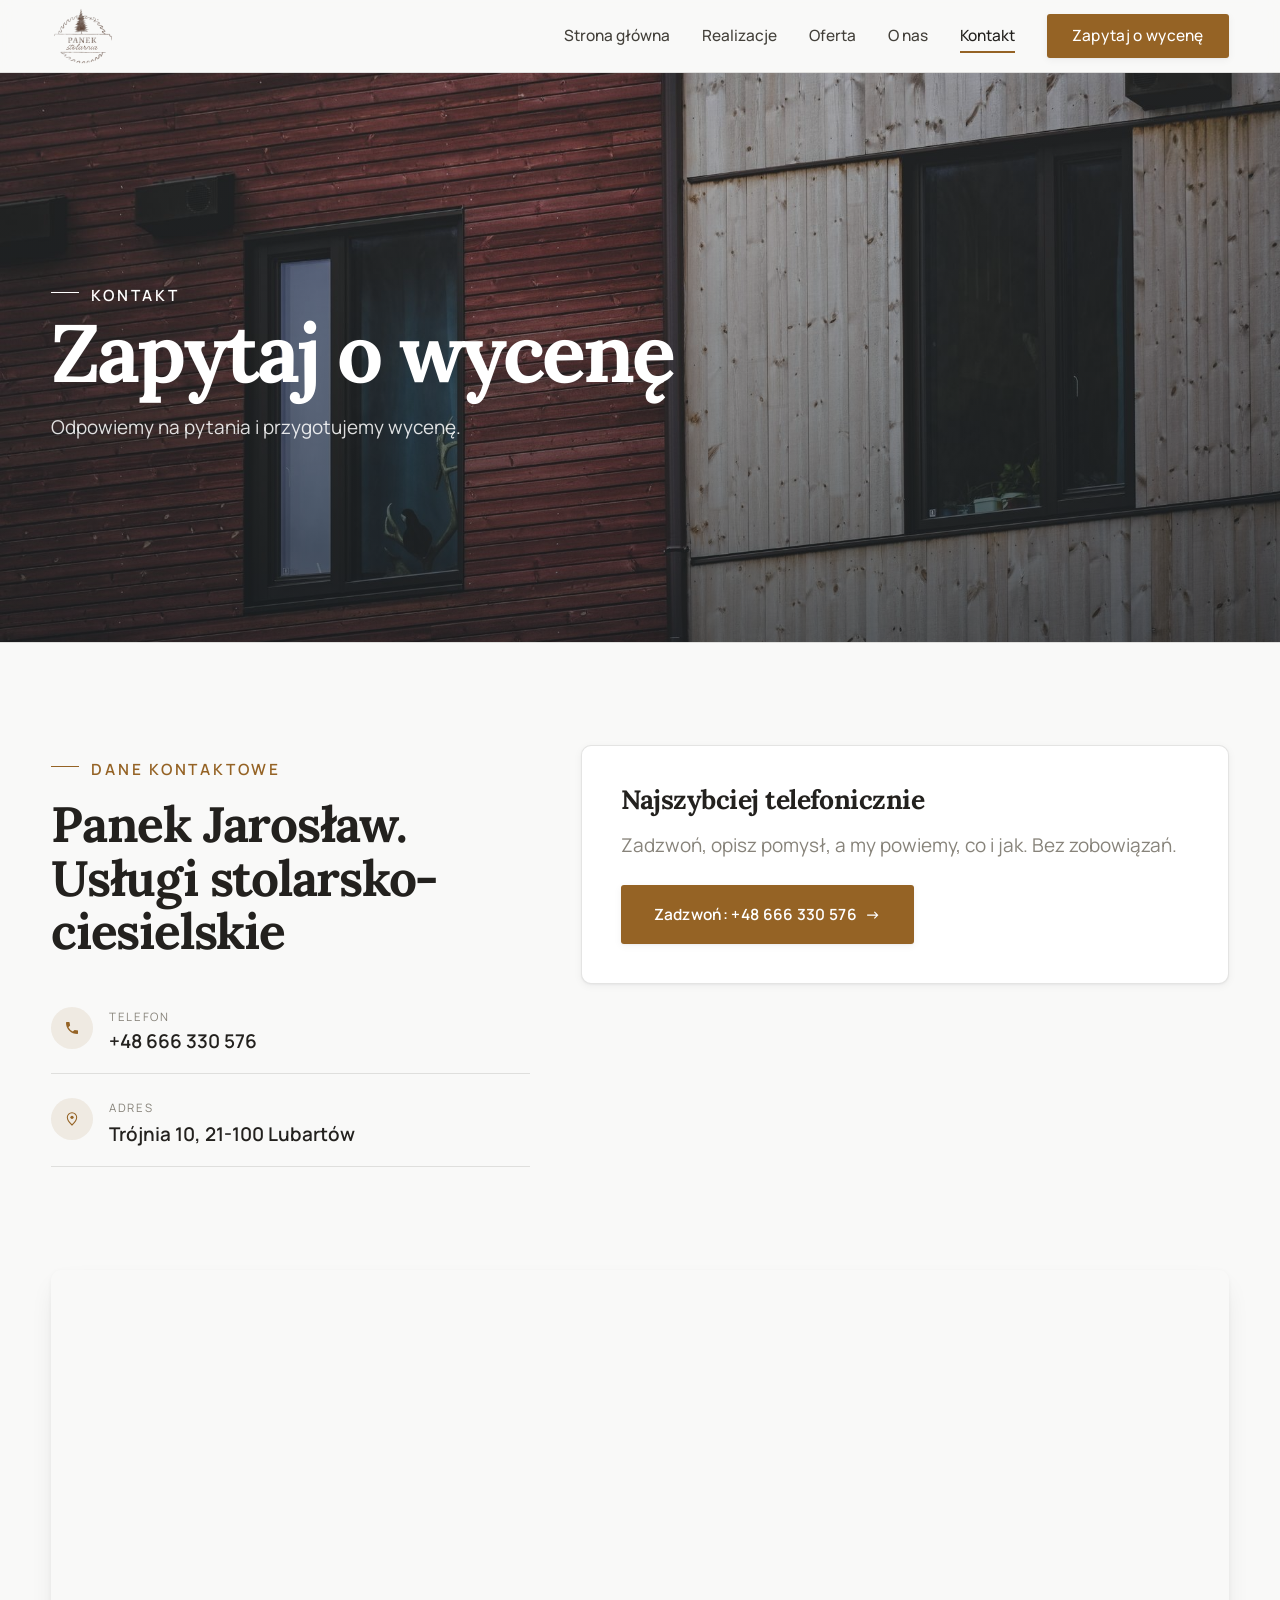
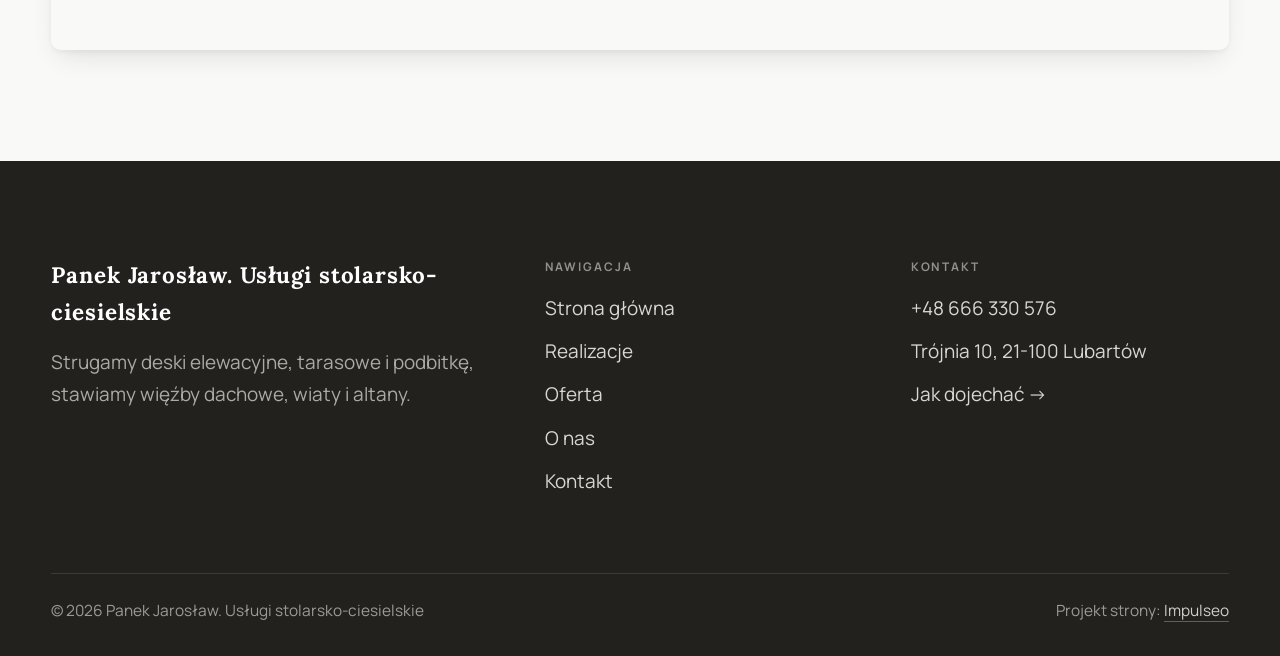
==== commit 9558807c: "Dema nie mogą wpadać do wyszukiwarek: noindex na wszystkich podstronach" ====
--- a/kontakt.html
+++ b/kontakt.html
@@ -1,6 +1,7 @@
 <!DOCTYPE html>
 <html lang="pl">
 <head>
+<meta name="robots" content="noindex, nofollow">
 <meta charset="UTF-8">
 <meta name="viewport" content="width=device-width, initial-scale=1.0">
 <title>Kontakt - Panek Jarosław. Usługi stolarsko-ciesielskie</title>
